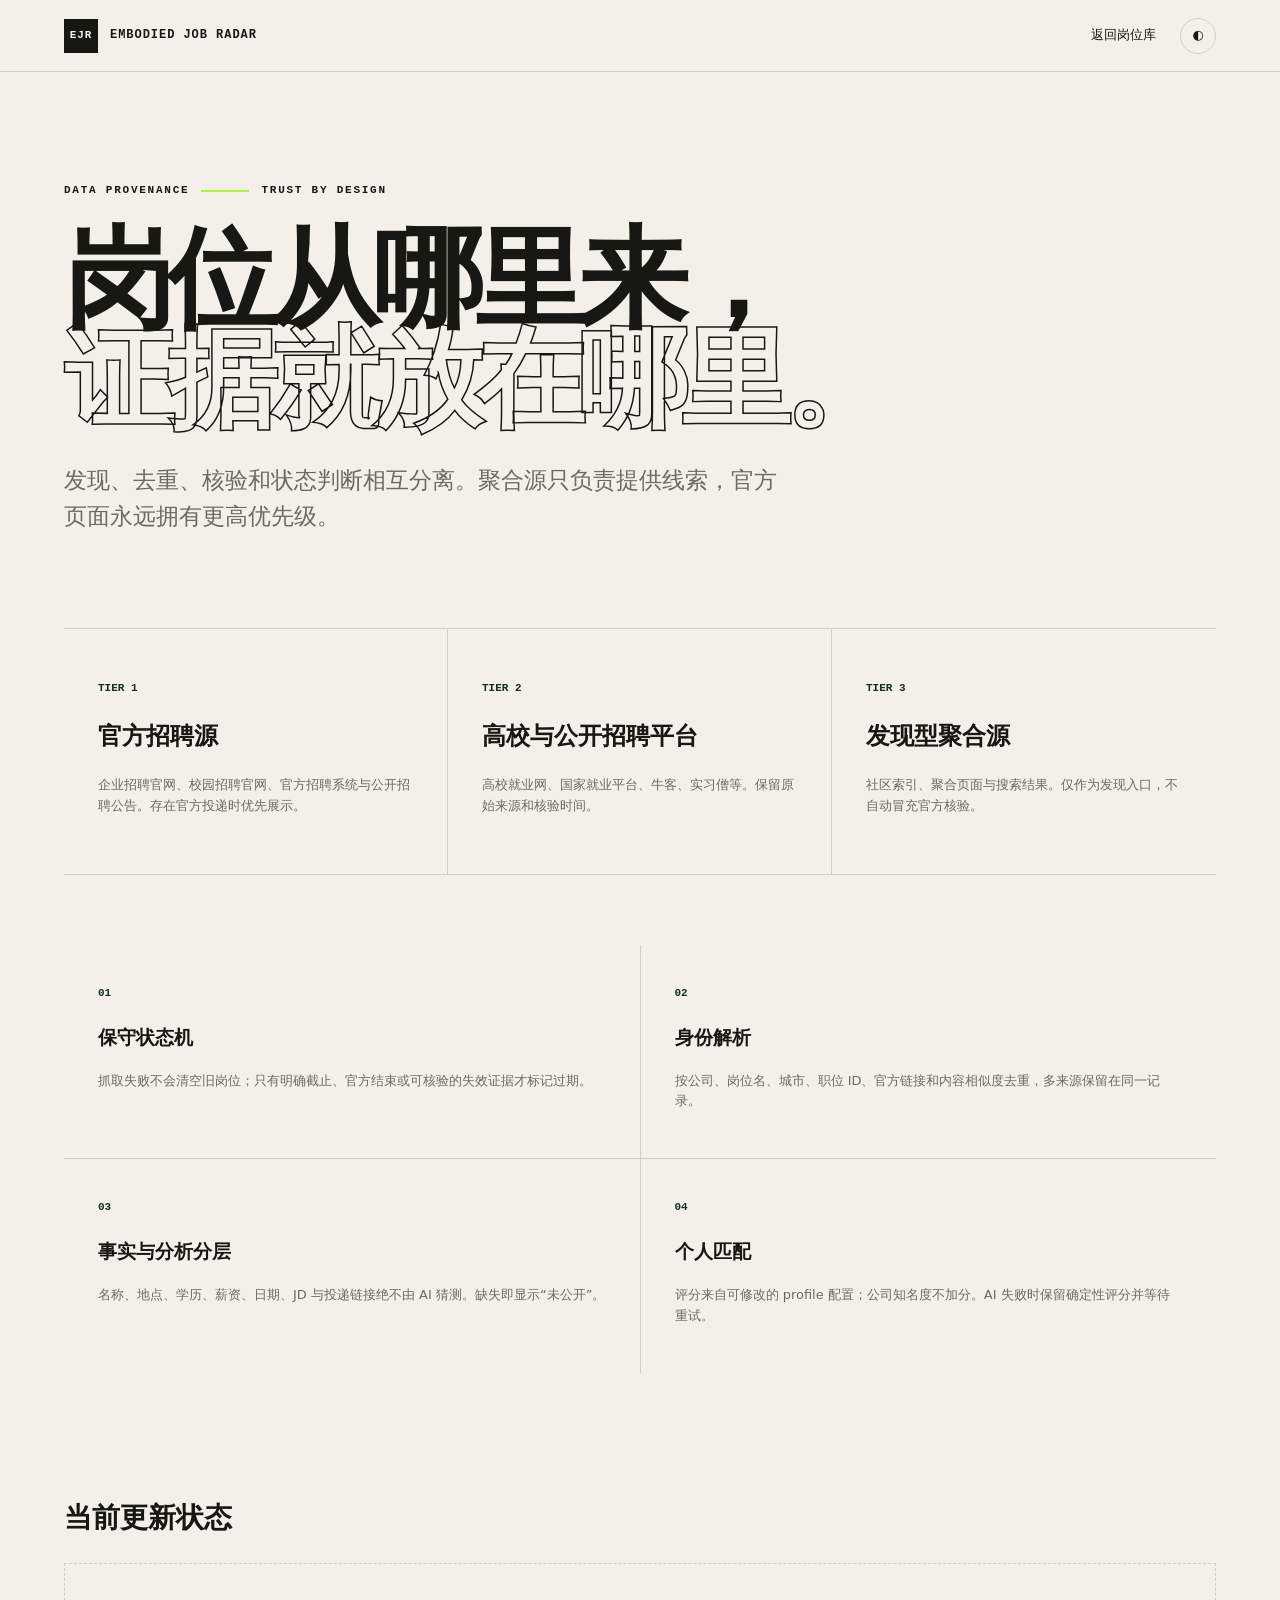
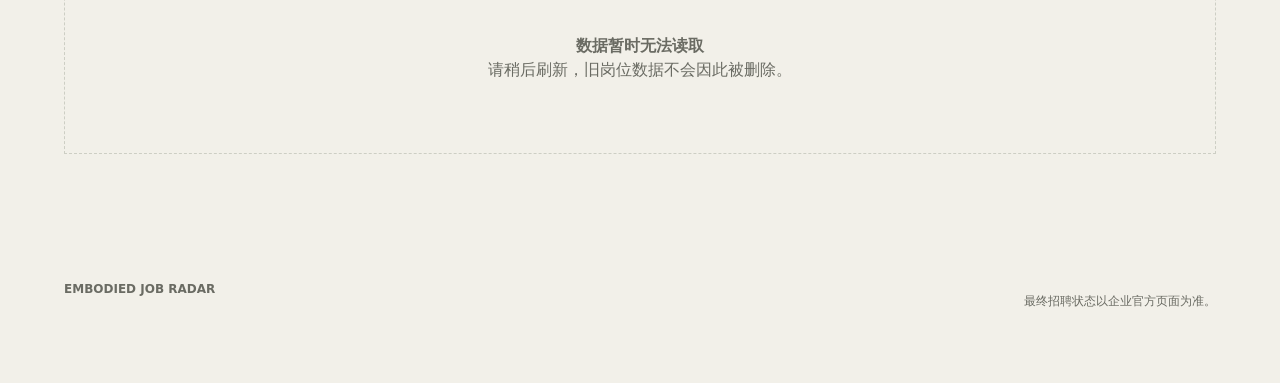
==== web/sources/index.html @ 6707a31b "feat: launch Embodied Job Radar" ====
<!doctype html>
<html lang="zh-CN"><head><meta charset="utf-8"><meta name="viewport" content="width=device-width,initial-scale=1"><title>数据来源｜Embodied Job Radar</title><meta name="description" content="岗位发现、核验、状态与可信度规则"><link rel="stylesheet" href="../assets/style.css"></head>
<body class="subpage"><header class="topbar"><a class="brand" href="../"><span class="brand-mark">EJR</span><span>EMBODIED JOB RADAR</span></a><nav><a href="../">返回岗位库</a><button id="themeButton" class="icon-button" type="button">◐</button></nav></header><main><section class="sources-hero"><div class="eyebrow">DATA PROVENANCE <span></span> TRUST BY DESIGN</div><h1>岗位从哪里来，<br><em>证据就放在哪里。</em></h1><p>发现、去重、核验和状态判断相互分离。聚合源只负责提供线索，官方页面永远拥有更高优先级。</p></section><section class="source-ladder"><article><b>TIER 1</b><h2>官方招聘源</h2><p>企业招聘官网、校园招聘官网、官方招聘系统与公开招聘公告。存在官方投递时优先展示。</p></article><article><b>TIER 2</b><h2>高校与公开招聘平台</h2><p>高校就业网、国家就业平台、牛客、实习僧等。保留原始来源和核验时间。</p></article><article><b>TIER 3</b><h2>发现型聚合源</h2><p>社区索引、聚合页面与搜索结果。仅作为发现入口，不自动冒充官方核验。</p></article></section><section class="method-grid"><article><span>01</span><h3>保守状态机</h3><p>抓取失败不会清空旧岗位；只有明确截止、官方结束或可核验的失效证据才标记过期。</p></article><article><span>02</span><h3>身份解析</h3><p>按公司、岗位名、城市、职位 ID、官方链接和内容相似度去重，多来源保留在同一记录。</p></article><article><span>03</span><h3>事实与分析分层</h3><p>名称、地点、学历、薪资、日期、JD 与投递链接绝不由 AI 猜测。缺失即显示“未公开”。</p></article><article><span>04</span><h3>个人匹配</h3><p>评分来自可修改的 profile 配置；公司知名度不加分。AI 失败时保留确定性评分并等待重试。</p></article></section><section class="source-report"><h2>当前更新状态</h2><div id="sourceReport">正在读取更新报告…</div></section></main><footer><div><b>EMBODIED JOB RADAR</b></div><p>最终招聘状态以企业官方页面为准。</p></footer><script src="../assets/app.js" defer></script></body></html>
---- web/assets/style.css ----
:root{--bg:#f2f0e9;--paper:#fbfaf6;--ink:#171813;--muted:#6a6b63;--line:#cdcec4;--accent:#b8ef3d;--accent-2:#172e23;--danger:#b34d2d;--shadow:0 12px 40px rgba(28,32,22,.08);color-scheme:light}
[data-theme="dark"]{--bg:#11130f;--paper:#191c16;--ink:#eff2e9;--muted:#9ba092;--line:#383d34;--accent:#b8ef3d;--accent-2:#dcefd0;--danger:#ed8d6c;--shadow:0 14px 50px rgba(0,0,0,.25);color-scheme:dark}
*{box-sizing:border-box}html{scroll-behavior:smooth}body{margin:0;background:var(--bg);color:var(--ink);font-family:Inter,"PingFang SC","Microsoft YaHei",system-ui,sans-serif;line-height:1.55}a{color:inherit;text-decoration:none}button,input,select{font:inherit;color:inherit}button,select{cursor:pointer}.topbar{height:72px;padding:0 clamp(20px,5vw,78px);border-bottom:1px solid var(--line);display:flex;align-items:center;justify-content:space-between;position:sticky;top:0;background:color-mix(in srgb,var(--bg) 92%,transparent);backdrop-filter:blur(16px);z-index:20}.brand{display:flex;gap:12px;align-items:center;font-family:ui-monospace,SFMono-Regular,Menlo,monospace;font-size:12px;font-weight:800;letter-spacing:.08em}.brand-mark{display:grid;place-items:center;width:34px;height:34px;background:var(--ink);color:var(--bg);font-size:11px}.topbar nav{display:flex;align-items:center;gap:24px;font-size:13px}.topbar nav a:hover{text-decoration:underline;text-underline-offset:5px}.icon-button{border:1px solid var(--line);background:transparent;width:36px;height:36px;border-radius:50%}main{max-width:1600px;margin:auto;padding:0 clamp(20px,5vw,78px)}.hero{padding:clamp(72px,10vw,150px) 0 54px;border-bottom:1px solid var(--line);position:relative}.eyebrow{font-family:ui-monospace,SFMono-Regular,Menlo,monospace;font-size:11px;font-weight:700;letter-spacing:.16em;display:flex;align-items:center;gap:12px}.eyebrow span{width:48px;height:2px;background:var(--accent)}.hero h1,.sources-hero h1{font-size:clamp(52px,8.6vw,126px);line-height:.91;letter-spacing:-.065em;margin:30px 0 34px;max-width:1200px;font-weight:720}.hero h1 em,.sources-hero h1 em{font-style:normal;color:transparent;-webkit-text-stroke:1.5px var(--ink)}.hero>p,.sources-hero>p{max-width:720px;font-size:clamp(17px,2vw,23px);color:var(--muted)}.hero-meta{margin-top:64px;display:flex;gap:28px;flex-wrap:wrap;font-family:ui-monospace,SFMono-Regular,Menlo,monospace;font-size:11px;text-transform:uppercase}.hero-meta span+span{border-left:1px solid var(--line);padding-left:28px}.hero-meta b{color:var(--accent-2)}.stat-grid{display:grid;grid-template-columns:repeat(4,1fr);border-bottom:1px solid var(--line)}.stat-grid article{padding:34px 24px 38px;border-right:1px solid var(--line)}.stat-grid article:first-child{padding-left:0}.stat-grid article:last-child{border-right:0}.stat-grid small,.results-toolbar small{font-family:ui-monospace,SFMono-Regular,Menlo,monospace;color:var(--muted);font-size:10px;letter-spacing:.14em}.stat-grid strong{display:block;font-size:50px;line-height:1.1;margin:12px 0 3px;letter-spacing:-.05em}.stat-grid span{font-size:13px;color:var(--muted)}.priority-section,.trend-section,.company-content{padding:76px 0;border-bottom:1px solid var(--line)}.section-heading{display:flex;align-items:flex-end;justify-content:space-between;margin-bottom:34px;gap:20px}.section-heading>div{display:flex;align-items:center;gap:15px}.section-heading h2{font-size:32px;margin:0;letter-spacing:-.04em}.section-heading p{color:var(--muted);font-size:13px;margin:0}.index{font-family:ui-monospace,SFMono-Regular,Menlo,monospace;font-size:11px;border:1px solid var(--line);padding:6px 7px}.priority-grid{display:grid;grid-template-columns:repeat(3,1fr);gap:14px}.priority-card{min-height:280px;background:var(--ink);color:var(--bg);padding:28px;display:flex;flex-direction:column;transition:transform .2s}.priority-card:hover{transform:translateY(-4px)}.priority-card:nth-child(1){background:var(--accent);color:#18200f}.priority-card .rank{font:700 11px ui-monospace,monospace;letter-spacing:.12em}.priority-card h3{font-size:23px;line-height:1.2;margin:28px 0 8px}.priority-card .company{opacity:.7}.priority-card .priority-footer{margin-top:auto;display:flex;justify-content:space-between;align-items:flex-end}.priority-card strong{font-size:38px;letter-spacing:-.04em}.priority-card small{display:block;opacity:.65}.skeleton{height:280px;background:linear-gradient(90deg,var(--line),var(--paper),var(--line));background-size:200%;animation:pulse 1.5s infinite}@keyframes pulse{to{background-position:-200% 0}}.jobs-layout{display:grid;grid-template-columns:280px minmax(0,1fr);gap:46px;padding:76px 0;border-bottom:1px solid var(--line)}.filters{align-self:start;position:sticky;top:96px;border-top:3px solid var(--ink)}.filter-header{display:flex;justify-content:space-between;align-items:center;padding:20px 0;border-bottom:1px solid var(--line)}.filter-header>div{display:flex;align-items:center;gap:10px}.filter-header h2{font-size:18px;margin:0}.filter-header button{border:0;background:none;font-size:12px;color:var(--muted);text-decoration:underline}.filters>label,.city-filter{display:block;padding:16px 0;border-bottom:1px solid var(--line)}.filters label>span,.city-filter>span{display:block;font-size:11px;font-weight:750;letter-spacing:.08em;margin-bottom:8px}.filters input[type=search],.filters select{width:100%;border:1px solid var(--line);background:var(--paper);padding:11px 12px;border-radius:0}.search-field input{font-size:13px}.city-filter>input{width:100%;border:0;border-bottom:1px solid var(--line);background:transparent;padding:8px 0;margin-bottom:10px}.city-options{display:flex;gap:7px;flex-wrap:wrap;max-height:118px;overflow:auto}.city-options label{position:relative}.city-options input{position:absolute;opacity:0}.city-options span{display:block;border:1px solid var(--line);padding:5px 8px;font-size:11px}.city-options input:checked+span{background:var(--ink);color:var(--bg);border-color:var(--ink)}.toggle-row{display:flex!important;align-items:center;gap:8px}.toggle-row input{accent-color:var(--accent-2)}.toggle-row span{margin:0!important}.results-toolbar{display:flex;align-items:flex-end;justify-content:space-between;border-top:3px solid var(--ink);padding:15px 0 20px}.results-toolbar strong{display:block;font-size:21px}.results-toolbar label{font-size:11px;color:var(--muted);display:flex;align-items:center;gap:8px}.results-toolbar select{background:transparent;border:1px solid var(--line);padding:8px}.job-list{display:grid;gap:10px}.job-card{background:var(--paper);border:1px solid var(--line);padding:24px;display:grid;grid-template-columns:minmax(0,1fr) 152px;gap:24px;transition:border-color .2s,box-shadow .2s}.job-card:hover{border-color:var(--ink);box-shadow:var(--shadow)}.job-card header{display:flex;justify-content:space-between;gap:16px}.job-card h3{font-size:21px;line-height:1.25;margin:4px 0 7px;letter-spacing:-.025em}.job-card .company-link{font-size:12px;font-weight:750;color:var(--muted)}.badge-row,.tag-row{display:flex;gap:6px;flex-wrap:wrap}.badge,.tag{font:700 9px ui-monospace,monospace;letter-spacing:.06em;border:1px solid var(--line);padding:4px 6px}.badge.official{background:var(--accent);color:#17200d;border-color:var(--accent)}.badge.warn{color:var(--danger)}.job-meta{font-size:12px;color:var(--muted);margin:13px 0}.tag-row{margin:14px 0}.tag{font-family:inherit;font-size:10px;background:color-mix(in srgb,var(--accent) 16%,transparent);border-color:color-mix(in srgb,var(--accent-2) 20%,var(--line))}.analysis{display:grid;grid-template-columns:1fr 1fr;gap:16px;margin-top:18px;padding-top:16px;border-top:1px solid var(--line)}.analysis h4{font-size:11px;margin:0 0 7px}.analysis ul{list-style:none;margin:0;padding:0;font-size:11px;color:var(--muted)}.analysis li{margin:4px 0}.analysis .reasons li:before{content:"✓ ";color:var(--accent-2);font-weight:bold}.analysis .gaps li:before{content:"△ ";color:var(--danger)}.dates{display:flex;gap:16px;flex-wrap:wrap;font:10px ui-monospace,monospace;color:var(--muted);margin-top:18px}.score-column{border-left:1px solid var(--line);padding-left:20px;display:flex;flex-direction:column;align-items:flex-start}.score-column small{font:10px ui-monospace,monospace;color:var(--muted)}.score{font-size:46px;font-weight:750;letter-spacing:-.06em;line-height:1;margin:8px 0}.score b{font-size:18px;color:var(--accent-2)}.recommendation{font-size:11px;font-weight:700}.apply-button{margin-top:auto;width:100%;border:0;background:var(--ink);color:var(--bg);padding:11px;text-align:center;font-size:12px;font-weight:750}.apply-button.secondary{background:transparent;color:var(--ink);border:1px solid var(--ink)}.load-more{display:block;margin:24px auto 0;border:1px solid var(--ink);background:transparent;padding:11px 28px}.empty{padding:70px 24px;text-align:center;border:1px dashed var(--line);color:var(--muted)}.topic-stats{display:flex;flex-wrap:wrap;gap:10px}.topic-stat{border:1px solid var(--line);background:var(--paper);padding:15px 18px;min-width:150px}.topic-stat b{display:block;font-size:24px}.topic-stat span{font-size:11px;color:var(--muted)}footer{max-width:1600px;margin:0 auto;padding:46px clamp(20px,5vw,78px) 60px;display:flex;justify-content:space-between;color:var(--muted);font-size:12px}footer div{display:flex;gap:16px}.sources-hero,.company-hero{padding:110px 0 70px;border-bottom:1px solid var(--line)}.sources-hero{max-width:1200px}.source-ladder{display:grid;grid-template-columns:repeat(3,1fr);border-bottom:1px solid var(--line)}.source-ladder article{padding:45px 34px;border-right:1px solid var(--line)}.source-ladder article:last-child{border-right:0}.source-ladder b,.method-grid span{font:700 11px ui-monospace,monospace;color:var(--accent-2)}.source-ladder h2{font-size:24px}.source-ladder p,.method-grid p{font-size:13px;color:var(--muted)}.method-grid{display:grid;grid-template-columns:repeat(2,1fr);gap:1px;background:var(--line);margin:70px 0}.method-grid article{background:var(--bg);padding:34px}.method-grid h3{font-size:19px}.source-report{padding:30px 0 80px}.source-report h2{font-size:28px}.report-row{display:grid;grid-template-columns:1fr auto;gap:20px;border-top:1px solid var(--line);padding:14px 0;font-size:13px}.company-hero h1{font-size:clamp(48px,7vw,90px);margin:10px 0 20px;letter-spacing:-.055em}.company-summary{display:flex;gap:28px;flex-wrap:wrap}.company-summary span{font:11px ui-monospace,monospace;color:var(--muted)}.skill-cloud{display:flex;gap:8px;flex-wrap:wrap;margin-top:24px}.skill-cloud b{border:1px solid var(--line);padding:6px 9px;font-size:11px}
@media(max-width:980px){.stat-grid{grid-template-columns:repeat(2,1fr)}.stat-grid article:nth-child(2){border-right:0}.priority-grid{grid-template-columns:1fr}.priority-card{min-height:220px}.jobs-layout{grid-template-columns:1fr}.filters{position:static}.source-ladder{grid-template-columns:1fr}.source-ladder article{border-right:0;border-bottom:1px solid var(--line)}}
@media(max-width:680px){.topbar{height:60px;padding:0 16px}.brand span:last-child,.topbar nav a:first-child{display:none}.topbar nav{gap:12px}main{padding:0 16px}.hero{padding-top:70px}.hero h1,.sources-hero h1{font-size:50px}.hero-meta{margin-top:38px;gap:12px}.hero-meta span+span{padding-left:12px}.stat-grid article{padding:24px 16px}.stat-grid article:nth-child(odd){padding-left:0}.stat-grid strong{font-size:40px}.section-heading{align-items:flex-start;flex-direction:column}.jobs-layout,.priority-section,.trend-section{padding:54px 0}.job-card{grid-template-columns:1fr;padding:19px}.job-card header{flex-direction:column}.score-column{border-left:0;border-top:1px solid var(--line);padding:15px 0 0;display:grid;grid-template-columns:1fr auto;align-items:center}.score-column .apply-button{grid-column:1/-1;margin-top:14px}.analysis{grid-template-columns:1fr}.method-grid{grid-template-columns:1fr}.source-ladder article{padding:30px 0}.sources-hero{padding-top:80px}footer{padding:34px 16px 48px;flex-direction:column;gap:12px}footer div{flex-direction:column;gap:4px}}
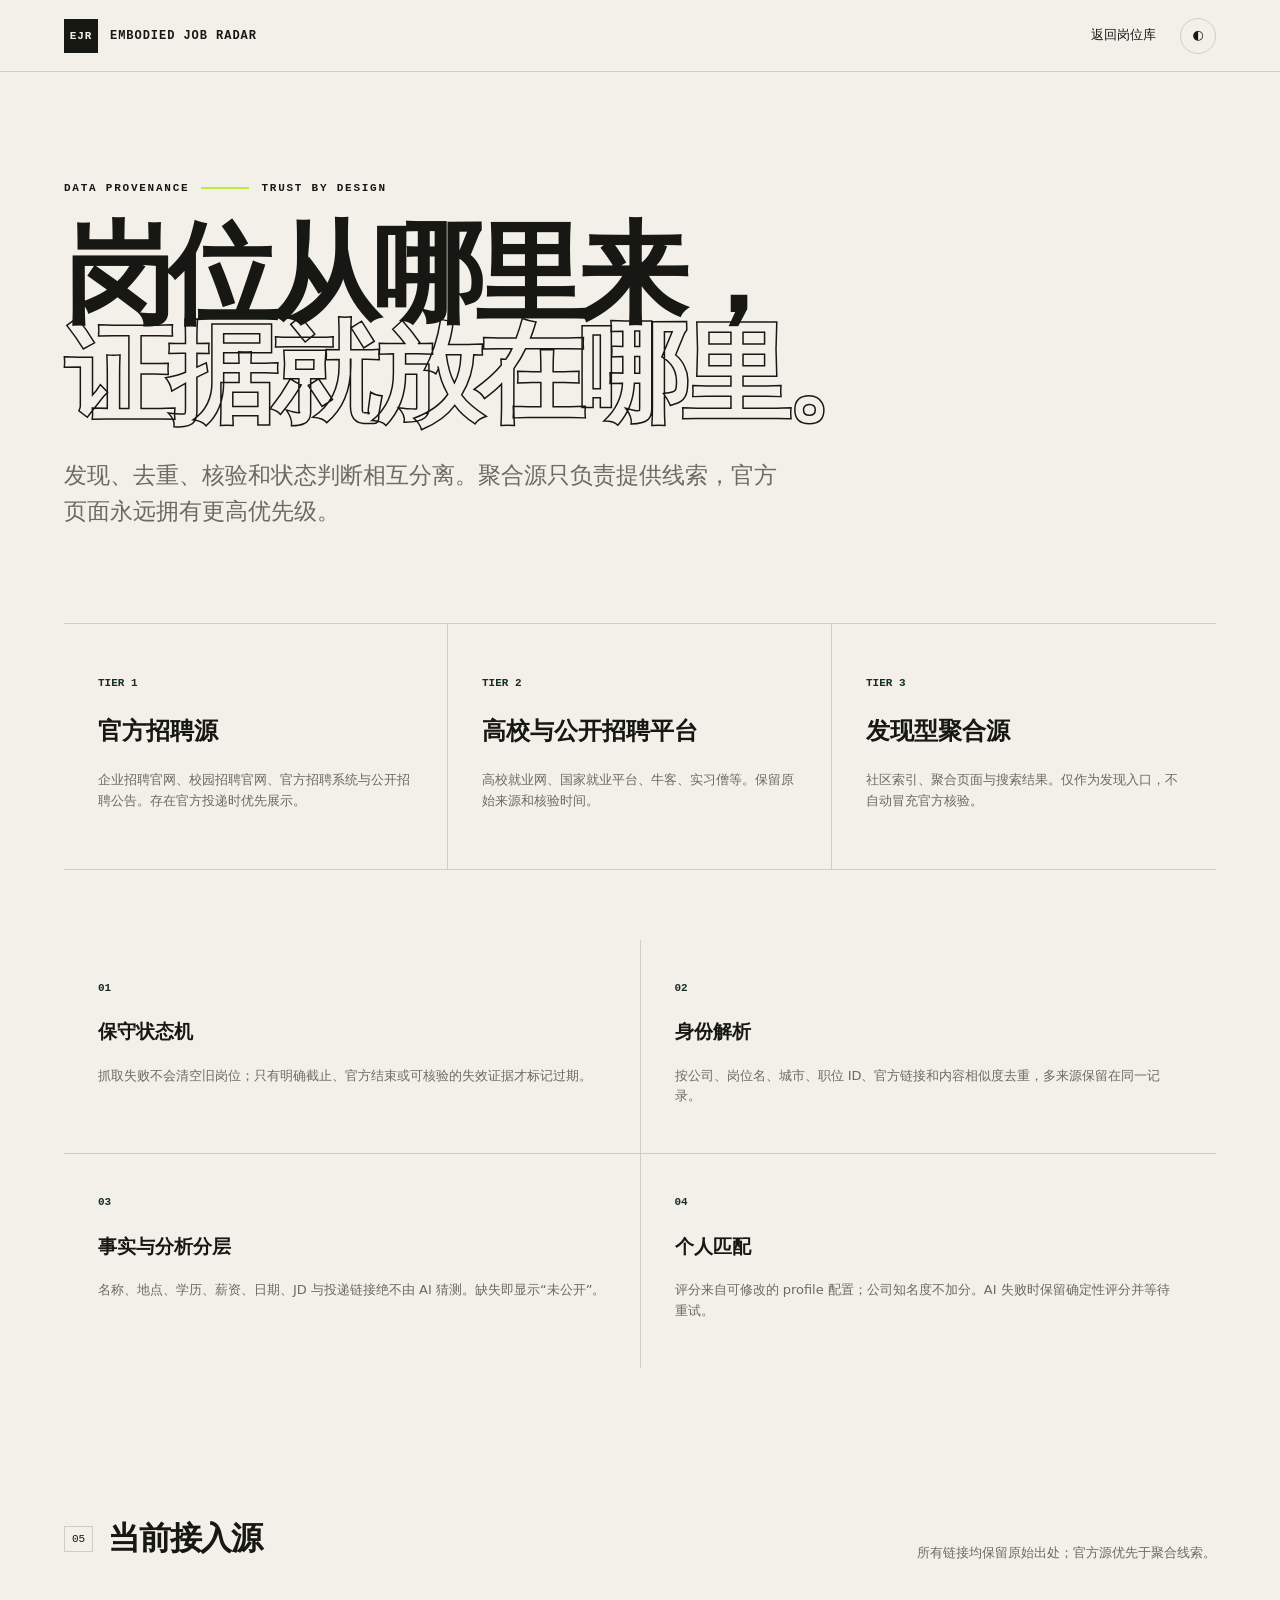
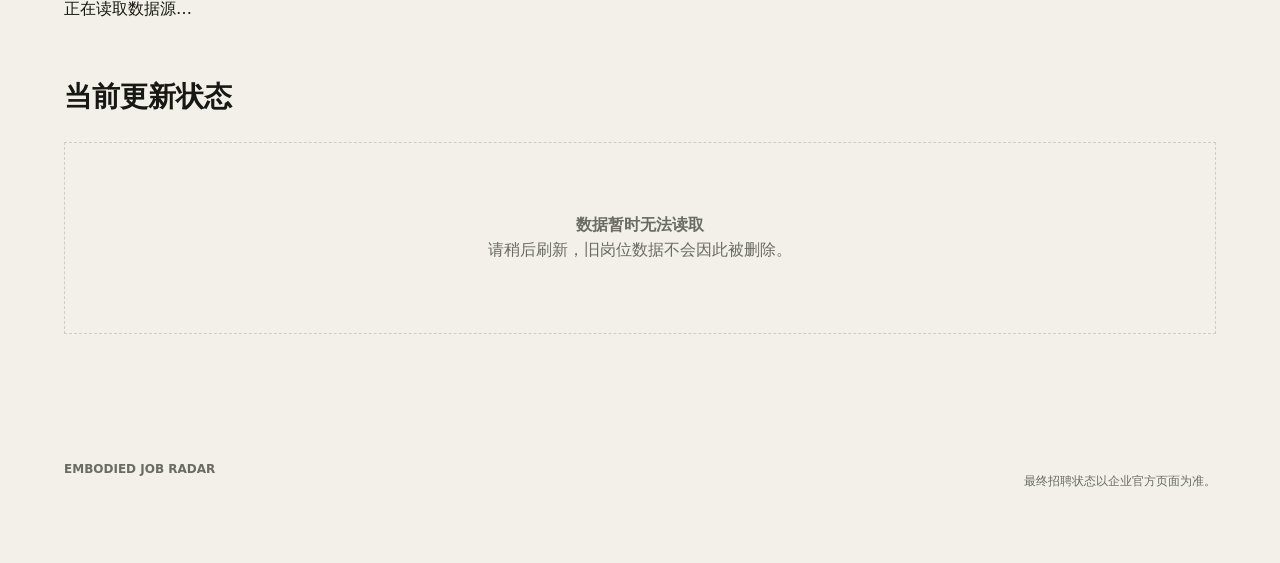
==== commit c483c4d5: "feat: refine radar filters and job cards" ====
--- a/web/sources/index.html
+++ b/web/sources/index.html
@@ -1,4 +1,3 @@
 <!doctype html>
 <html lang="zh-CN"><head><meta charset="utf-8"><meta name="viewport" content="width=device-width,initial-scale=1"><title>数据来源｜Embodied Job Radar</title><meta name="description" content="岗位发现、核验、状态与可信度规则"><link rel="stylesheet" href="../assets/style.css"></head>
-<body class="subpage"><header class="topbar"><a class="brand" href="../"><span class="brand-mark">EJR</span><span>EMBODIED JOB RADAR</span></a><nav><a href="../">返回岗位库</a><button id="themeButton" class="icon-button" type="button">◐</button></nav></header><main><section class="sources-hero"><div class="eyebrow">DATA PROVENANCE <span></span> TRUST BY DESIGN</div><h1>岗位从哪里来，<br><em>证据就放在哪里。</em></h1><p>发现、去重、核验和状态判断相互分离。聚合源只负责提供线索，官方页面永远拥有更高优先级。</p></section><section class="source-ladder"><article><b>TIER 1</b><h2>官方招聘源</h2><p>企业招聘官网、校园招聘官网、官方招聘系统与公开招聘公告。存在官方投递时优先展示。</p></article><article><b>TIER 2</b><h2>高校与公开招聘平台</h2><p>高校就业网、国家就业平台、牛客、实习僧等。保留原始来源和核验时间。</p></article><article><b>TIER 3</b><h2>发现型聚合源</h2><p>社区索引、聚合页面与搜索结果。仅作为发现入口，不自动冒充官方核验。</p></article></section><section class="method-grid"><article><span>01</span><h3>保守状态机</h3><p>抓取失败不会清空旧岗位；只有明确截止、官方结束或可核验的失效证据才标记过期。</p></article><article><span>02</span><h3>身份解析</h3><p>按公司、岗位名、城市、职位 ID、官方链接和内容相似度去重，多来源保留在同一记录。</p></article><article><span>03</span><h3>事实与分析分层</h3><p>名称、地点、学历、薪资、日期、JD 与投递链接绝不由 AI 猜测。缺失即显示“未公开”。</p></article><article><span>04</span><h3>个人匹配</h3><p>评分来自可修改的 profile 配置；公司知名度不加分。AI 失败时保留确定性评分并等待重试。</p></article></section><section class="source-report"><h2>当前更新状态</h2><div id="sourceReport">正在读取更新报告…</div></section></main><footer><div><b>EMBODIED JOB RADAR</b></div><p>最终招聘状态以企业官方页面为准。</p></footer><script src="../assets/app.js" defer></script></body></html>
-
+<body class="subpage"><header class="topbar"><a class="brand" href="../"><span class="brand-mark">EJR</span><span>EMBODIED JOB RADAR</span></a><nav><a href="../">返回岗位库</a><button id="themeButton" class="icon-button" type="button">◐</button></nav></header><main><section class="sources-hero"><div class="eyebrow">DATA PROVENANCE <span></span> TRUST BY DESIGN</div><h1>岗位从哪里来，<br><em>证据就放在哪里。</em></h1><p>发现、去重、核验和状态判断相互分离。聚合源只负责提供线索，官方页面永远拥有更高优先级。</p></section><section class="source-ladder"><article><b>TIER 1</b><h2>官方招聘源</h2><p>企业招聘官网、校园招聘官网、官方招聘系统与公开招聘公告。存在官方投递时优先展示。</p></article><article><b>TIER 2</b><h2>高校与公开招聘平台</h2><p>高校就业网、国家就业平台、牛客、实习僧等。保留原始来源和核验时间。</p></article><article><b>TIER 3</b><h2>发现型聚合源</h2><p>社区索引、聚合页面与搜索结果。仅作为发现入口，不自动冒充官方核验。</p></article></section><section class="method-grid"><article><span>01</span><h3>保守状态机</h3><p>抓取失败不会清空旧岗位；只有明确截止、官方结束或可核验的失效证据才标记过期。</p></article><article><span>02</span><h3>身份解析</h3><p>按公司、岗位名、城市、职位 ID、官方链接和内容相似度去重，多来源保留在同一记录。</p></article><article><span>03</span><h3>事实与分析分层</h3><p>名称、地点、学历、薪资、日期、JD 与投递链接绝不由 AI 猜测。缺失即显示“未公开”。</p></article><article><span>04</span><h3>个人匹配</h3><p>评分来自可修改的 profile 配置；公司知名度不加分。AI 失败时保留确定性评分并等待重试。</p></article></section><section class="source-directory"><div class="section-heading"><div><span class="index">05</span><h2>当前接入源</h2></div><p>所有链接均保留原始出处；官方源优先于聚合线索。</p></div><div id="sourceDirectory" class="source-list">正在读取数据源…</div></section><section class="source-report"><h2>当前更新状态</h2><div id="sourceReport">正在读取更新报告…</div></section></main><footer><div><b>EMBODIED JOB RADAR</b></div><p>最终招聘状态以企业官方页面为准。</p></footer><script src="../assets/app.js" defer></script></body></html>
--- a/web/assets/style.css
+++ b/web/assets/style.css
@@ -1,6 +1,263 @@
-:root{--bg:#f2f0e9;--paper:#fbfaf6;--ink:#171813;--muted:#6a6b63;--line:#cdcec4;--accent:#b8ef3d;--accent-2:#172e23;--danger:#b34d2d;--shadow:0 12px 40px rgba(28,32,22,.08);color-scheme:light}
-[data-theme="dark"]{--bg:#11130f;--paper:#191c16;--ink:#eff2e9;--muted:#9ba092;--line:#383d34;--accent:#b8ef3d;--accent-2:#dcefd0;--danger:#ed8d6c;--shadow:0 14px 50px rgba(0,0,0,.25);color-scheme:dark}
-*{box-sizing:border-box}html{scroll-behavior:smooth}body{margin:0;background:var(--bg);color:var(--ink);font-family:Inter,"PingFang SC","Microsoft YaHei",system-ui,sans-serif;line-height:1.55}a{color:inherit;text-decoration:none}button,input,select{font:inherit;color:inherit}button,select{cursor:pointer}.topbar{height:72px;padding:0 clamp(20px,5vw,78px);border-bottom:1px solid var(--line);display:flex;align-items:center;justify-content:space-between;position:sticky;top:0;background:color-mix(in srgb,var(--bg) 92%,transparent);backdrop-filter:blur(16px);z-index:20}.brand{display:flex;gap:12px;align-items:center;font-family:ui-monospace,SFMono-Regular,Menlo,monospace;font-size:12px;font-weight:800;letter-spacing:.08em}.brand-mark{display:grid;place-items:center;width:34px;height:34px;background:var(--ink);color:var(--bg);font-size:11px}.topbar nav{display:flex;align-items:center;gap:24px;font-size:13px}.topbar nav a:hover{text-decoration:underline;text-underline-offset:5px}.icon-button{border:1px solid var(--line);background:transparent;width:36px;height:36px;border-radius:50%}main{max-width:1600px;margin:auto;padding:0 clamp(20px,5vw,78px)}.hero{padding:clamp(72px,10vw,150px) 0 54px;border-bottom:1px solid var(--line);position:relative}.eyebrow{font-family:ui-monospace,SFMono-Regular,Menlo,monospace;font-size:11px;font-weight:700;letter-spacing:.16em;display:flex;align-items:center;gap:12px}.eyebrow span{width:48px;height:2px;background:var(--accent)}.hero h1,.sources-hero h1{font-size:clamp(52px,8.6vw,126px);line-height:.91;letter-spacing:-.065em;margin:30px 0 34px;max-width:1200px;font-weight:720}.hero h1 em,.sources-hero h1 em{font-style:normal;color:transparent;-webkit-text-stroke:1.5px var(--ink)}.hero>p,.sources-hero>p{max-width:720px;font-size:clamp(17px,2vw,23px);color:var(--muted)}.hero-meta{margin-top:64px;display:flex;gap:28px;flex-wrap:wrap;font-family:ui-monospace,SFMono-Regular,Menlo,monospace;font-size:11px;text-transform:uppercase}.hero-meta span+span{border-left:1px solid var(--line);padding-left:28px}.hero-meta b{color:var(--accent-2)}.stat-grid{display:grid;grid-template-columns:repeat(4,1fr);border-bottom:1px solid var(--line)}.stat-grid article{padding:34px 24px 38px;border-right:1px solid var(--line)}.stat-grid article:first-child{padding-left:0}.stat-grid article:last-child{border-right:0}.stat-grid small,.results-toolbar small{font-family:ui-monospace,SFMono-Regular,Menlo,monospace;color:var(--muted);font-size:10px;letter-spacing:.14em}.stat-grid strong{display:block;font-size:50px;line-height:1.1;margin:12px 0 3px;letter-spacing:-.05em}.stat-grid span{font-size:13px;color:var(--muted)}.priority-section,.trend-section,.company-content{padding:76px 0;border-bottom:1px solid var(--line)}.section-heading{display:flex;align-items:flex-end;justify-content:space-between;margin-bottom:34px;gap:20px}.section-heading>div{display:flex;align-items:center;gap:15px}.section-heading h2{font-size:32px;margin:0;letter-spacing:-.04em}.section-heading p{color:var(--muted);font-size:13px;margin:0}.index{font-family:ui-monospace,SFMono-Regular,Menlo,monospace;font-size:11px;border:1px solid var(--line);padding:6px 7px}.priority-grid{display:grid;grid-template-columns:repeat(3,1fr);gap:14px}.priority-card{min-height:280px;background:var(--ink);color:var(--bg);padding:28px;display:flex;flex-direction:column;transition:transform .2s}.priority-card:hover{transform:translateY(-4px)}.priority-card:nth-child(1){background:var(--accent);color:#18200f}.priority-card .rank{font:700 11px ui-monospace,monospace;letter-spacing:.12em}.priority-card h3{font-size:23px;line-height:1.2;margin:28px 0 8px}.priority-card .company{opacity:.7}.priority-card .priority-footer{margin-top:auto;display:flex;justify-content:space-between;align-items:flex-end}.priority-card strong{font-size:38px;letter-spacing:-.04em}.priority-card small{display:block;opacity:.65}.skeleton{height:280px;background:linear-gradient(90deg,var(--line),var(--paper),var(--line));background-size:200%;animation:pulse 1.5s infinite}@keyframes pulse{to{background-position:-200% 0}}.jobs-layout{display:grid;grid-template-columns:280px minmax(0,1fr);gap:46px;padding:76px 0;border-bottom:1px solid var(--line)}.filters{align-self:start;position:sticky;top:96px;border-top:3px solid var(--ink)}.filter-header{display:flex;justify-content:space-between;align-items:center;padding:20px 0;border-bottom:1px solid var(--line)}.filter-header>div{display:flex;align-items:center;gap:10px}.filter-header h2{font-size:18px;margin:0}.filter-header button{border:0;background:none;font-size:12px;color:var(--muted);text-decoration:underline}.filters>label,.city-filter{display:block;padding:16px 0;border-bottom:1px solid var(--line)}.filters label>span,.city-filter>span{display:block;font-size:11px;font-weight:750;letter-spacing:.08em;margin-bottom:8px}.filters input[type=search],.filters select{width:100%;border:1px solid var(--line);background:var(--paper);padding:11px 12px;border-radius:0}.search-field input{font-size:13px}.city-filter>input{width:100%;border:0;border-bottom:1px solid var(--line);background:transparent;padding:8px 0;margin-bottom:10px}.city-options{display:flex;gap:7px;flex-wrap:wrap;max-height:118px;overflow:auto}.city-options label{position:relative}.city-options input{position:absolute;opacity:0}.city-options span{display:block;border:1px solid var(--line);padding:5px 8px;font-size:11px}.city-options input:checked+span{background:var(--ink);color:var(--bg);border-color:var(--ink)}.toggle-row{display:flex!important;align-items:center;gap:8px}.toggle-row input{accent-color:var(--accent-2)}.toggle-row span{margin:0!important}.results-toolbar{display:flex;align-items:flex-end;justify-content:space-between;border-top:3px solid var(--ink);padding:15px 0 20px}.results-toolbar strong{display:block;font-size:21px}.results-toolbar label{font-size:11px;color:var(--muted);display:flex;align-items:center;gap:8px}.results-toolbar select{background:transparent;border:1px solid var(--line);padding:8px}.job-list{display:grid;gap:10px}.job-card{background:var(--paper);border:1px solid var(--line);padding:24px;display:grid;grid-template-columns:minmax(0,1fr) 152px;gap:24px;transition:border-color .2s,box-shadow .2s}.job-card:hover{border-color:var(--ink);box-shadow:var(--shadow)}.job-card header{display:flex;justify-content:space-between;gap:16px}.job-card h3{font-size:21px;line-height:1.25;margin:4px 0 7px;letter-spacing:-.025em}.job-card .company-link{font-size:12px;font-weight:750;color:var(--muted)}.badge-row,.tag-row{display:flex;gap:6px;flex-wrap:wrap}.badge,.tag{font:700 9px ui-monospace,monospace;letter-spacing:.06em;border:1px solid var(--line);padding:4px 6px}.badge.official{background:var(--accent);color:#17200d;border-color:var(--accent)}.badge.warn{color:var(--danger)}.job-meta{font-size:12px;color:var(--muted);margin:13px 0}.tag-row{margin:14px 0}.tag{font-family:inherit;font-size:10px;background:color-mix(in srgb,var(--accent) 16%,transparent);border-color:color-mix(in srgb,var(--accent-2) 20%,var(--line))}.analysis{display:grid;grid-template-columns:1fr 1fr;gap:16px;margin-top:18px;padding-top:16px;border-top:1px solid var(--line)}.analysis h4{font-size:11px;margin:0 0 7px}.analysis ul{list-style:none;margin:0;padding:0;font-size:11px;color:var(--muted)}.analysis li{margin:4px 0}.analysis .reasons li:before{content:"✓ ";color:var(--accent-2);font-weight:bold}.analysis .gaps li:before{content:"△ ";color:var(--danger)}.dates{display:flex;gap:16px;flex-wrap:wrap;font:10px ui-monospace,monospace;color:var(--muted);margin-top:18px}.score-column{border-left:1px solid var(--line);padding-left:20px;display:flex;flex-direction:column;align-items:flex-start}.score-column small{font:10px ui-monospace,monospace;color:var(--muted)}.score{font-size:46px;font-weight:750;letter-spacing:-.06em;line-height:1;margin:8px 0}.score b{font-size:18px;color:var(--accent-2)}.recommendation{font-size:11px;font-weight:700}.apply-button{margin-top:auto;width:100%;border:0;background:var(--ink);color:var(--bg);padding:11px;text-align:center;font-size:12px;font-weight:750}.apply-button.secondary{background:transparent;color:var(--ink);border:1px solid var(--ink)}.load-more{display:block;margin:24px auto 0;border:1px solid var(--ink);background:transparent;padding:11px 28px}.empty{padding:70px 24px;text-align:center;border:1px dashed var(--line);color:var(--muted)}.topic-stats{display:flex;flex-wrap:wrap;gap:10px}.topic-stat{border:1px solid var(--line);background:var(--paper);padding:15px 18px;min-width:150px}.topic-stat b{display:block;font-size:24px}.topic-stat span{font-size:11px;color:var(--muted)}footer{max-width:1600px;margin:0 auto;padding:46px clamp(20px,5vw,78px) 60px;display:flex;justify-content:space-between;color:var(--muted);font-size:12px}footer div{display:flex;gap:16px}.sources-hero,.company-hero{padding:110px 0 70px;border-bottom:1px solid var(--line)}.sources-hero{max-width:1200px}.source-ladder{display:grid;grid-template-columns:repeat(3,1fr);border-bottom:1px solid var(--line)}.source-ladder article{padding:45px 34px;border-right:1px solid var(--line)}.source-ladder article:last-child{border-right:0}.source-ladder b,.method-grid span{font:700 11px ui-monospace,monospace;color:var(--accent-2)}.source-ladder h2{font-size:24px}.source-ladder p,.method-grid p{font-size:13px;color:var(--muted)}.method-grid{display:grid;grid-template-columns:repeat(2,1fr);gap:1px;background:var(--line);margin:70px 0}.method-grid article{background:var(--bg);padding:34px}.method-grid h3{font-size:19px}.source-report{padding:30px 0 80px}.source-report h2{font-size:28px}.report-row{display:grid;grid-template-columns:1fr auto;gap:20px;border-top:1px solid var(--line);padding:14px 0;font-size:13px}.company-hero h1{font-size:clamp(48px,7vw,90px);margin:10px 0 20px;letter-spacing:-.055em}.company-summary{display:flex;gap:28px;flex-wrap:wrap}.company-summary span{font:11px ui-monospace,monospace;color:var(--muted)}.skill-cloud{display:flex;gap:8px;flex-wrap:wrap;margin-top:24px}.skill-cloud b{border:1px solid var(--line);padding:6px 9px;font-size:11px}
-@media(max-width:980px){.stat-grid{grid-template-columns:repeat(2,1fr)}.stat-grid article:nth-child(2){border-right:0}.priority-grid{grid-template-columns:1fr}.priority-card{min-height:220px}.jobs-layout{grid-template-columns:1fr}.filters{position:static}.source-ladder{grid-template-columns:1fr}.source-ladder article{border-right:0;border-bottom:1px solid var(--line)}}
-@media(max-width:680px){.topbar{height:60px;padding:0 16px}.brand span:last-child,.topbar nav a:first-child{display:none}.topbar nav{gap:12px}main{padding:0 16px}.hero{padding-top:70px}.hero h1,.sources-hero h1{font-size:50px}.hero-meta{margin-top:38px;gap:12px}.hero-meta span+span{padding-left:12px}.stat-grid article{padding:24px 16px}.stat-grid article:nth-child(odd){padding-left:0}.stat-grid strong{font-size:40px}.section-heading{align-items:flex-start;flex-direction:column}.jobs-layout,.priority-section,.trend-section{padding:54px 0}.job-card{grid-template-columns:1fr;padding:19px}.job-card header{flex-direction:column}.score-column{border-left:0;border-top:1px solid var(--line);padding:15px 0 0;display:grid;grid-template-columns:1fr auto;align-items:center}.score-column .apply-button{grid-column:1/-1;margin-top:14px}.analysis{grid-template-columns:1fr}.method-grid{grid-template-columns:1fr}.source-ladder article{padding:30px 0}.sources-hero{padding-top:80px}footer{padding:34px 16px 48px;flex-direction:column;gap:12px}footer div{flex-direction:column;gap:4px}}
-
+:root {
+  --bg: #f2f0e9;
+  --paper: #fbfaf6;
+  --ink: #171813;
+  --muted: #6a6b63;
+  --line: #cdcec4;
+  --accent: #b8ef3d;
+  --accent-2: #172e23;
+  --danger: #b34d2d;
+  --blue: #346dff;
+  --blue-deep: #12348d;
+  --blue-soft: #e5edff;
+  --shadow: 0 12px 40px rgba(28, 32, 22, .08);
+  color-scheme: light;
+}
+
+[data-theme="dark"] {
+  --bg: #11130f;
+  --paper: #191c16;
+  --ink: #eff2e9;
+  --muted: #9ba092;
+  --line: #383d34;
+  --accent: #b8ef3d;
+  --accent-2: #dcefd0;
+  --danger: #ed8d6c;
+  --blue: #6f94ff;
+  --blue-deep: #dce6ff;
+  --blue-soft: #1b2c58;
+  --shadow: 0 14px 50px rgba(0, 0, 0, .25);
+  color-scheme: dark;
+}
+
+* { box-sizing: border-box; }
+html { scroll-behavior: smooth; }
+body {
+  margin: 0;
+  background: var(--bg);
+  color: var(--ink);
+  font-family: Inter, "PingFang SC", "Microsoft YaHei", system-ui, sans-serif;
+  line-height: 1.55;
+}
+a { color: inherit; text-decoration: none; }
+button, input, select { font: inherit; color: inherit; }
+button, select { cursor: pointer; }
+
+.topbar {
+  height: 72px;
+  padding: 0 clamp(20px, 5vw, 78px);
+  border-bottom: 1px solid var(--line);
+  display: flex;
+  align-items: center;
+  justify-content: space-between;
+  position: sticky;
+  top: 0;
+  background: color-mix(in srgb, var(--bg) 92%, transparent);
+  backdrop-filter: blur(16px);
+  z-index: 20;
+}
+.brand {
+  display: flex;
+  gap: 12px;
+  align-items: center;
+  font: 800 12px ui-monospace, SFMono-Regular, Menlo, monospace;
+  letter-spacing: .08em;
+}
+.brand-mark { display: grid; place-items: center; width: 34px; height: 34px; background: var(--ink); color: var(--bg); font-size: 11px; }
+.topbar nav { display: flex; align-items: center; gap: 24px; font-size: 13px; }
+.topbar nav a:hover { text-decoration: underline; text-underline-offset: 5px; }
+.icon-button { border: 1px solid var(--line); background: transparent; width: 36px; height: 36px; border-radius: 50%; }
+main { max-width: 1600px; margin: auto; padding: 0 clamp(20px, 5vw, 78px); }
+
+.hero { padding: clamp(72px, 10vw, 150px) 0 54px; border-bottom: 1px solid var(--line); position: relative; }
+.eyebrow { display: flex; align-items: center; gap: 12px; font: 700 11px ui-monospace, SFMono-Regular, Menlo, monospace; letter-spacing: .16em; }
+.eyebrow span { width: 48px; height: 2px; background: var(--accent); }
+.hero h1, .sources-hero h1 { font-size: clamp(52px, 8.6vw, 126px); line-height: .91; letter-spacing: -.065em; margin: 30px 0 34px; max-width: 1200px; font-weight: 720; }
+.hero h1 em, .sources-hero h1 em { font-style: normal; color: transparent; -webkit-text-stroke: 1.5px var(--ink); }
+.hero > p, .sources-hero > p { max-width: 720px; font-size: clamp(17px, 2vw, 23px); color: var(--muted); }
+.hero-meta { margin-top: 64px; display: flex; gap: 28px; flex-wrap: wrap; font: 11px ui-monospace, SFMono-Regular, Menlo, monospace; text-transform: uppercase; }
+.hero-meta span + span { border-left: 1px solid var(--line); padding-left: 28px; }
+.hero-meta b { color: var(--accent-2); }
+
+.stat-grid { display: grid; grid-template-columns: repeat(4, 1fr); border-bottom: 1px solid var(--line); }
+.stat-grid article { padding: 34px 24px 38px; border-right: 1px solid var(--line); }
+.stat-grid article:first-child { padding-left: 0; }
+.stat-grid article:last-child { border-right: 0; }
+.stat-grid small, .results-toolbar small { color: var(--muted); font: 10px ui-monospace, SFMono-Regular, Menlo, monospace; letter-spacing: .14em; }
+.stat-grid strong { display: block; font-size: 50px; line-height: 1.1; margin: 12px 0 3px; letter-spacing: -.05em; }
+.stat-grid span { font-size: 13px; color: var(--muted); }
+
+.priority-section, .trend-section, .company-content { padding: 76px 0; border-bottom: 1px solid var(--line); }
+.section-heading { display: flex; align-items: flex-end; justify-content: space-between; margin-bottom: 34px; gap: 20px; }
+.section-heading > div { display: flex; align-items: center; gap: 15px; }
+.section-heading h2 { font-size: 32px; margin: 0; letter-spacing: -.04em; }
+.section-heading p { color: var(--muted); font-size: 13px; margin: 0; }
+.index { font: 11px ui-monospace, SFMono-Regular, Menlo, monospace; border: 1px solid var(--line); padding: 6px 7px; }
+.priority-grid { display: grid; grid-template-columns: repeat(3, 1fr); gap: 14px; }
+.priority-card { min-height: 280px; background: var(--ink); color: var(--bg); padding: 28px; display: flex; flex-direction: column; transition: transform .25s ease, box-shadow .25s ease; }
+.priority-card:hover { transform: translateY(-5px); box-shadow: 0 18px 34px rgba(23, 24, 19, .2); }
+.priority-card:nth-child(1) { background: var(--accent); color: #18200f; }
+.priority-card .rank { font: 700 11px ui-monospace, monospace; letter-spacing: .12em; }
+.priority-card h3 { font-size: 23px; line-height: 1.2; margin: 28px 0 8px; }
+.priority-card .company { opacity: .7; }
+.priority-card .priority-footer { margin-top: auto; display: flex; justify-content: space-between; align-items: flex-end; gap: 14px; }
+.priority-card strong { font-size: 38px; letter-spacing: -.04em; }
+.priority-card small { display: block; opacity: .65; }
+.score-muted { font: 10px ui-monospace, monospace; opacity: .65; }
+.skeleton { height: 280px; background: linear-gradient(90deg, var(--line), var(--paper), var(--line)); background-size: 200%; animation: pulse 1.5s infinite; }
+@keyframes pulse { to { background-position: -200% 0; } }
+
+.jobs-layout { display: block; padding: 76px 0; border-bottom: 1px solid var(--line); }
+.filters { border: 1px solid var(--line); border-top: 4px solid var(--blue); background: var(--paper); padding: 22px 24px 24px; margin-bottom: 30px; box-shadow: 0 10px 30px rgba(52, 109, 255, .08); }
+.filter-header { display: flex; justify-content: space-between; align-items: center; padding: 0 0 18px; border-bottom: 1px solid var(--line); }
+.filter-header > div { display: flex; align-items: center; gap: 10px; }
+.filter-header h2 { font-size: 18px; margin: 0; }
+.filter-header button { border: 0; background: none; font-size: 12px; color: var(--muted); text-decoration: underline; }
+.filter-grid { display: grid; grid-template-columns: minmax(240px, 2fr) repeat(4, minmax(140px, 1fr)); gap: 12px; margin-top: 18px; }
+.filter-grid > label, .filter-grid > .city-filter, .filter-grid > .audience-filter { display: block; padding: 0; }
+.filters label > span, .city-filter > span, .audience-filter > span { display: block; font-size: 11px; font-weight: 750; letter-spacing: .08em; margin-bottom: 8px; }
+.filters input[type=search], .filters select { width: 100%; border: 1px solid var(--line); background: var(--paper); padding: 11px 12px; border-radius: 2px; }
+.search-field input { font-size: 13px; }
+.city-filter > input { width: 100%; border: 0; border-bottom: 1px solid var(--line); background: transparent; padding: 8px 0; margin-bottom: 10px; }
+.city-options { display: flex; gap: 7px; flex-wrap: wrap; max-height: 74px; overflow: auto; }
+.city-options label { position: relative; }
+.city-options input { position: absolute; opacity: 0; }
+.city-options span { display: block; border: 1px solid var(--line); padding: 5px 8px; font-size: 11px; }
+.city-options input:checked + span { background: var(--blue); color: #fff; border-color: var(--blue); }
+.toggle-row { display: flex !important; align-items: center; gap: 8px; }
+.toggle-row input { accent-color: var(--accent-2); }
+.toggle-row span { margin: 0 !important; }
+.audience-filter { grid-column: 1 / -1; border-top: 1px solid var(--line); padding-top: 16px !important; }
+.segmented { display: flex; gap: 8px; flex-wrap: wrap; }
+.segmented label { position: relative; }
+.segmented input { position: absolute; opacity: 0; }
+.segmented span { display: block; border: 1px solid var(--line); background: var(--bg); padding: 8px 15px; font-size: 12px; cursor: pointer; transition: background .2s, color .2s, border-color .2s; }
+.segmented input:checked + span { background: var(--blue); border-color: var(--blue); color: #fff; box-shadow: 0 5px 12px rgba(52, 109, 255, .2); }
+
+.results-toolbar { display: flex; align-items: flex-end; justify-content: space-between; border-top: 3px solid var(--ink); padding: 15px 0 20px; }
+.results-toolbar strong { display: block; font-size: 21px; }
+.results-actions { display: flex; align-items: center; gap: 12px; }
+.results-toolbar label { font-size: 11px; color: var(--muted); display: flex; align-items: center; gap: 8px; }
+.results-toolbar select { background: transparent; border: 1px solid var(--line); padding: 8px; }
+.score-toggle { border: 1px solid var(--blue); background: var(--blue-soft); color: var(--blue-deep); padding: 8px 12px; font-size: 11px; font-weight: 750; }
+.score-toggle.is-on { background: var(--blue); color: #fff; }
+.job-list { display: grid; gap: 14px; }
+.job-card { background: var(--paper); border: 1px solid var(--line); padding: 24px; display: grid; grid-template-columns: minmax(0, 1fr) 152px; gap: 24px; transition: transform .25s ease, border-color .25s ease, box-shadow .25s ease; }
+.job-card:hover { transform: translateY(-5px); border-color: var(--blue); box-shadow: 0 18px 42px rgba(52, 109, 255, .18); }
+.job-card header { display: flex; justify-content: space-between; gap: 16px; }
+.job-card h3 { font-size: 21px; line-height: 1.25; margin: 4px 0 7px; letter-spacing: -.025em; }
+.job-card .company-link { font-size: 12px; font-weight: 750; color: var(--muted); }
+.badge-row, .tag-row { display: flex; gap: 6px; flex-wrap: wrap; }
+.badge, .tag { font: 700 9px ui-monospace, monospace; letter-spacing: .06em; border: 1px solid var(--line); padding: 4px 6px; }
+.badge.official { background: var(--accent); color: #17200d; border-color: var(--accent); }
+.badge.warn { color: var(--danger); }
+.job-meta { display: flex; align-items: center; justify-content: space-between; flex-wrap: wrap; gap: 8px 12px; font-size: 12px; font-weight: 750; margin: 16px 0 0; padding: 11px 13px; background: var(--blue); color: #fff; border: 1px solid var(--blue); box-shadow: 0 8px 20px rgba(52, 109, 255, .2); }
+.salary-pill { background: #fff; color: var(--blue-deep); padding: 4px 8px; font-size: 11px; white-space: nowrap; }
+.tag-row { margin: 14px 0; }
+.tag { font-family: inherit; font-size: 10px; background: color-mix(in srgb, var(--accent) 16%, transparent); border-color: color-mix(in srgb, var(--accent-2) 20%, var(--line)); }
+.dates { display: flex; gap: 16px; flex-wrap: wrap; font: 10px ui-monospace, monospace; color: var(--muted); margin-top: 18px; }
+.analysis-disclosure { margin-top: 12px; text-align: right; }
+.analysis-disclosure details { display: inline-block; width: 100%; text-align: left; }
+.analysis-disclosure summary { display: block; text-align: right; cursor: pointer; list-style: none; color: var(--blue-deep); font-size: 11px; font-weight: 750; user-select: none; }
+.analysis-disclosure summary::-webkit-details-marker { display: none; }
+.disclosure-arrow { display: inline-block; margin-left: 4px; font-size: 15px; line-height: .6; transition: transform .2s ease; }
+.analysis-disclosure details[open] .disclosure-arrow { transform: rotate(180deg); }
+.analysis { display: grid; grid-template-columns: 1fr 1fr; gap: 16px; margin-top: 13px; padding: 16px; border: 1px solid var(--line); background: color-mix(in srgb, var(--blue-soft) 35%, var(--paper)); }
+.analysis h4 { font-size: 11px; margin: 0 0 7px; }
+.analysis ul { list-style: none; margin: 0; padding: 0; font-size: 11px; color: var(--muted); }
+.analysis li { margin: 4px 0; }
+.analysis .reasons li:before { content: "✓ "; color: var(--accent-2); font-weight: bold; }
+.analysis .gaps li:before { content: "△ "; color: var(--danger); }
+.score-column { border-left: 1px solid var(--line); padding-left: 20px; display: flex; flex-direction: column; align-items: flex-start; }
+.score-column small { color: var(--muted); font: 10px ui-monospace, monospace; }
+.score { font-size: 46px; font-weight: 750; letter-spacing: -.06em; line-height: 1; margin: 8px 0; }
+.score b { font-size: 18px; color: var(--accent-2); }
+.recommendation { font-size: 11px; font-weight: 700; }
+.score-column.is-hidden { justify-content: space-between; }
+.score-hidden-copy { color: var(--muted); font-size: 10px; line-height: 1.4; }
+.score-reveal { border: 1px solid var(--blue); color: var(--blue-deep); background: var(--blue-soft); padding: 7px 9px; font-size: 10px; font-weight: 750; margin-top: 10px; }
+.apply-button { margin-top: auto; width: 100%; border: 0; background: var(--ink); color: var(--bg); padding: 11px; text-align: center; font-size: 12px; font-weight: 750; }
+.apply-button.secondary { background: transparent; color: var(--ink); border: 1px solid var(--ink); }
+.load-more { display: block; margin: 24px auto 0; border: 1px solid var(--ink); background: transparent; padding: 11px 28px; }
+.empty { padding: 70px 24px; text-align: center; border: 1px dashed var(--line); color: var(--muted); }
+
+.topic-stats { display: flex; flex-wrap: wrap; gap: 10px; }
+.topic-stat { border: 1px solid var(--line); background: var(--paper); padding: 15px 18px; min-width: 150px; }
+.topic-stat b { display: block; font-size: 24px; }
+.topic-stat span { font-size: 11px; color: var(--muted); }
+footer { max-width: 1600px; margin: 0 auto; padding: 46px clamp(20px, 5vw, 78px) 60px; display: flex; justify-content: space-between; color: var(--muted); font-size: 12px; }
+footer div { display: flex; gap: 16px; }
+
+.sources-hero, .company-hero { padding: 110px 0 70px; border-bottom: 1px solid var(--line); }
+.sources-hero { max-width: 1200px; }
+.source-ladder { display: grid; grid-template-columns: repeat(3, 1fr); border-bottom: 1px solid var(--line); }
+.source-ladder article { padding: 45px 34px; border-right: 1px solid var(--line); }
+.source-ladder article:last-child { border-right: 0; }
+.source-ladder b, .method-grid span { color: var(--accent-2); font: 700 11px ui-monospace, monospace; }
+.source-ladder h2 { font-size: 24px; }
+.source-ladder p, .method-grid p { font-size: 13px; color: var(--muted); }
+.method-grid { display: grid; grid-template-columns: repeat(2, 1fr); gap: 1px; background: var(--line); margin: 70px 0; }
+.method-grid article { background: var(--bg); padding: 34px; }
+.method-grid h3 { font-size: 19px; }
+.source-report { padding: 30px 0 80px; }
+.source-report h2 { font-size: 28px; }
+.report-row { display: grid; grid-template-columns: 1fr auto; gap: 20px; border-top: 1px solid var(--line); padding: 14px 0; font-size: 13px; }
+.source-directory { padding: 76px 0 0; }
+.source-list { display: grid; grid-template-columns: repeat(2, 1fr); gap: 12px; }
+.source-card { min-height: 150px; display: flex; flex-direction: column; justify-content: space-between; padding: 22px; border: 1px solid var(--line); background: var(--paper); transition: transform .2s ease, border-color .2s ease, box-shadow .2s ease; }
+.source-card:hover { transform: translateY(-3px); border-color: var(--blue); box-shadow: 0 12px 28px rgba(52, 109, 255, .12); }
+.source-card h3 { margin: 8px 0 2px; font-size: 17px; }
+.source-card p { margin: 0; color: var(--muted); font-size: 11px; }
+.source-card a { align-self: flex-start; margin-top: 18px; color: var(--blue-deep); font-size: 11px; font-weight: 750; }
+.source-tier { color: var(--blue-deep); font: 700 10px ui-monospace, monospace; letter-spacing: .08em; }
+.company-hero h1 { font-size: clamp(48px, 7vw, 90px); margin: 10px 0 20px; letter-spacing: -.055em; }
+.company-summary { display: flex; gap: 28px; flex-wrap: wrap; }
+.company-summary span { color: var(--muted); font: 11px ui-monospace, monospace; }
+.skill-cloud { display: flex; gap: 8px; flex-wrap: wrap; margin-top: 24px; }
+.skill-cloud b { border: 1px solid var(--line); padding: 6px 9px; font-size: 11px; }
+
+@media (max-width: 1100px) {
+  .filter-grid { grid-template-columns: repeat(3, minmax(150px, 1fr)); }
+  .search-field { grid-column: span 2; }
+}
+@media (max-width: 980px) {
+  .stat-grid { grid-template-columns: repeat(2, 1fr); }
+  .stat-grid article:nth-child(2) { border-right: 0; }
+  .priority-grid { grid-template-columns: 1fr; }
+  .priority-card { min-height: 220px; }
+  .source-ladder { grid-template-columns: 1fr; }
+  .source-ladder article { border-right: 0; border-bottom: 1px solid var(--line); }
+}
+@media (max-width: 680px) {
+  .topbar { height: 60px; padding: 0 16px; }
+  .brand span:last-child, .topbar nav a:first-child { display: none; }
+  .topbar nav { gap: 12px; }
+  main { padding: 0 16px; }
+  .hero { padding-top: 70px; }
+  .hero h1, .sources-hero h1 { font-size: 50px; }
+  .hero-meta { margin-top: 38px; gap: 12px; }
+  .hero-meta span + span { padding-left: 12px; }
+  .stat-grid article { padding: 24px 16px; }
+  .stat-grid article:nth-child(odd) { padding-left: 0; }
+  .stat-grid strong { font-size: 40px; }
+  .section-heading { align-items: flex-start; flex-direction: column; }
+  .jobs-layout, .priority-section, .trend-section { padding: 54px 0; }
+  .filters { padding: 18px 16px; }
+  .filter-grid { grid-template-columns: 1fr; }
+  .search-field, .audience-filter { grid-column: auto; }
+  .results-toolbar { align-items: flex-start; flex-direction: column; gap: 16px; }
+  .results-actions { width: 100%; justify-content: space-between; }
+  .results-actions label { flex: 1; justify-content: flex-end; }
+  .job-card { grid-template-columns: 1fr; padding: 19px; }
+  .job-card header { flex-direction: column; }
+  .job-meta { align-items: flex-start; flex-direction: column; }
+  .score-column { border-left: 0; border-top: 1px solid var(--line); padding: 15px 0 0; display: grid; grid-template-columns: 1fr auto; align-items: center; }
+  .score-column .apply-button { grid-column: 1 / -1; margin-top: 14px; }
+  .analysis { grid-template-columns: 1fr; }
+  .method-grid { grid-template-columns: 1fr; }
+  .source-list { grid-template-columns: 1fr; }
+  .source-ladder article { padding: 30px 0; }
+  .sources-hero { padding-top: 80px; }
+  footer { padding: 34px 16px 48px; flex-direction: column; gap: 12px; }
+  footer div { flex-direction: column; gap: 4px; }
+}
